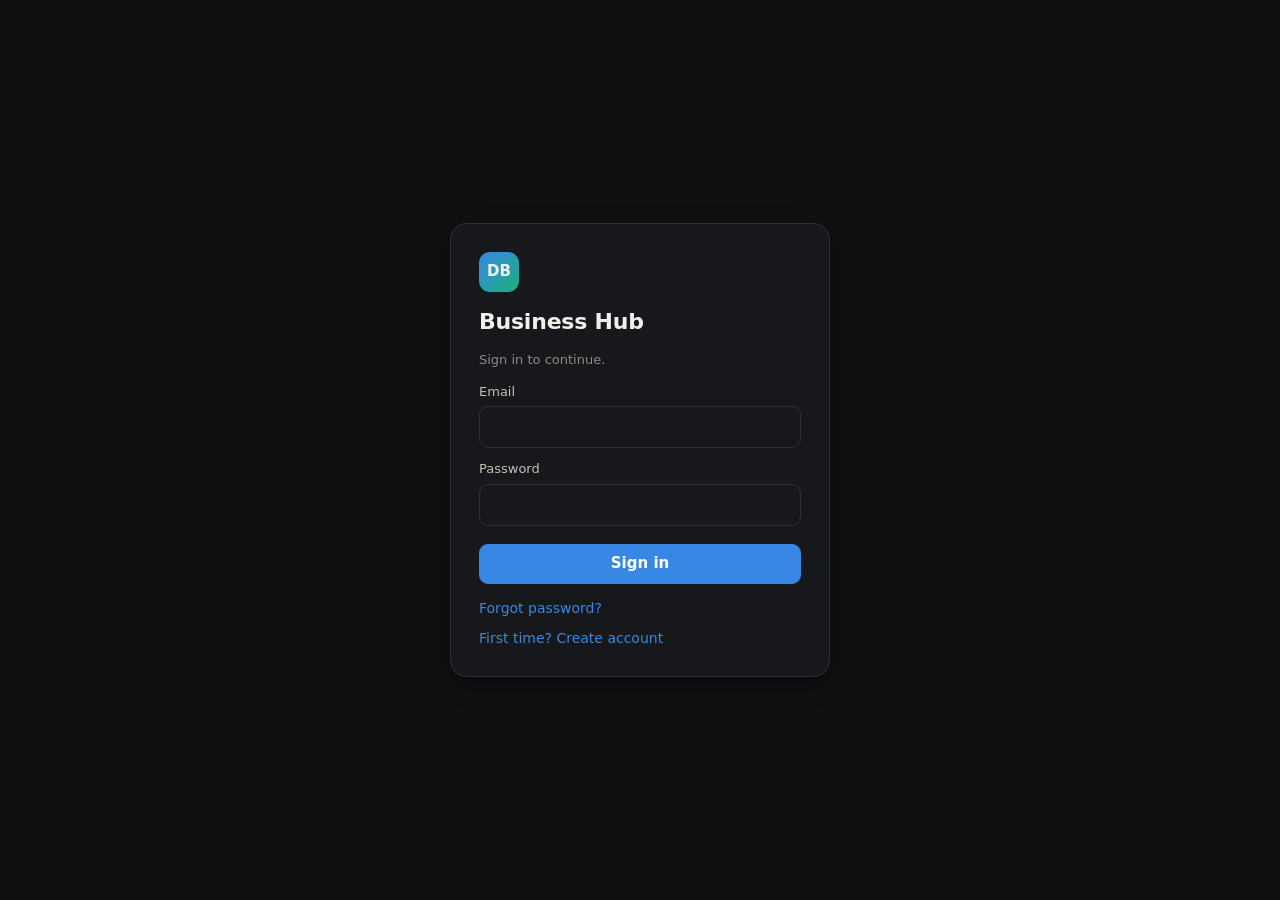
==== site/index.html @ 493f04d8 "Business hub: login, sales dashboard, inventory, Discord sales, sites vault Co-Authored-By: Claude O" ====
<!doctype html>
<html lang="en">
<head>
  <meta charset="utf-8">
  <meta name="viewport" content="width=device-width, initial-scale=1">
  <meta http-equiv="Content-Security-Policy" content="default-src 'self'; script-src 'self'; style-src 'self'; img-src 'self' data:; connect-src 'self' https://jhbhkjomjjbldlofuigt.supabase.co wss://jhbhkjomjjbldlofuigt.supabase.co; base-uri 'none'; form-action 'self'">
  <meta name="referrer" content="no-referrer">
  <meta name="robots" content="noindex, nofollow">
  <title>Sign in · Business Hub</title>
  <link rel="icon" href="data:,">
  <link rel="stylesheet" href="assets/style.css">
</head>
<body>
  <div class="auth-wrap">
    <div class="auth-card">
      <div class="brand-mark">DB</div>

      <form id="login-form" novalidate>
        <h1>Business Hub</h1>
        <p class="muted small">Sign in to continue.</p>
        <label for="email">Email</label>
        <input id="email" type="email" autocomplete="username" required>
        <label for="password">Password</label>
        <input id="password" type="password" autocomplete="current-password" required>
        <button class="primary" type="submit">Sign in</button>
        <div class="row mt">
          <button type="button" class="linkish" id="show-forgot">Forgot password?</button>
          <span class="spacer"></span>
          <button type="button" class="linkish" id="show-signup">First time? Create account</button>
        </div>
      </form>

      <form id="forgot-form" class="hidden" novalidate>
        <h1>Reset password</h1>
        <p class="muted small">We'll email you a link to set a new password.</p>
        <label for="forgot-email">Email</label>
        <input id="forgot-email" type="email" autocomplete="username" required>
        <button class="primary" type="submit">Send reset link</button>
        <div class="mt"><button type="button" class="linkish back">← Back to sign in</button></div>
      </form>

      <form id="signup-form" class="hidden" novalidate>
        <h1>Create your account</h1>
        <p class="muted small">Only the owner's email is allowed. Everyone else is blocked.</p>
        <label for="su-email">Email</label>
        <input id="su-email" type="email" autocomplete="username" required>
        <label for="su-password">Password (at least 12 characters)</label>
        <input id="su-password" type="password" autocomplete="new-password" minlength="12" required>
        <label for="su-password2">Confirm password</label>
        <input id="su-password2" type="password" autocomplete="new-password" minlength="12" required>
        <button class="primary" type="submit">Create account</button>
        <div class="mt"><button type="button" class="linkish back">← Back to sign in</button></div>
      </form>

      <div id="msg" class="msg hidden" role="alert"></div>
    </div>
  </div>
  <script src="assets/vendor/supabase.js"></script>
  <script src="config.js"></script>
  <script type="module" src="assets/login.js"></script>
</body>
</html>
---- site/assets/style.css ----
:root {
  color-scheme: dark;
  --bg: #0f1012;
  --surface-1: #17181b;
  --surface-2: #1f2024;
  --surface-3: #2a2b30;
  --border: #2f3036;
  --text-primary: #f0efec;
  --text-secondary: #c3c2b7;
  --text-muted: #8d8c86;
  --accent: #3987e5;
  --accent-ink: #ffffff;
  --series-1: #3987e5;   /* revenue */
  --series-2: #d95926;   /* profit */
  --good: #2fb67c;
  --bad: #e66767;
  --warn: #e0a526;
  --radius: 12px;
  --shadow: 0 1px 2px rgba(0,0,0,.3), 0 8px 24px rgba(0,0,0,.25);
  font-family: ui-sans-serif, system-ui, -apple-system, "Segoe UI", Roboto, "Helvetica Neue", Arial, sans-serif;
}
* { box-sizing: border-box; }
html, body { margin: 0; background: var(--bg); color: var(--text-primary); }
body { font-size: 15px; line-height: 1.45; -webkit-font-smoothing: antialiased; }
a { color: var(--accent); text-decoration: none; }
a:hover { text-decoration: underline; }
h1, h2, h3 { margin: 0; font-weight: 650; letter-spacing: -0.01em; }
h1 { font-size: 22px; } h2 { font-size: 17px; } h3 { font-size: 14px; color: var(--text-secondary); font-weight: 600; }
.muted { color: var(--text-muted); }
.small { font-size: 13px; }
.hidden { display: none !important; }
.num { font-variant-numeric: tabular-nums; }
.pos { color: var(--good); } .neg { color: var(--bad); }

/* ---------- buttons & inputs ---------- */
button, .btn {
  font: inherit; border: 1px solid var(--border); background: var(--surface-2); color: var(--text-primary);
  padding: 8px 14px; border-radius: 9px; cursor: pointer; display: inline-flex; align-items: center; gap: 6px;
  white-space: nowrap; min-height: 38px;
}
button:hover, .btn:hover { background: var(--surface-3); text-decoration: none; }
button:disabled { opacity: .5; cursor: default; }
button.primary, .btn.primary { background: var(--accent); border-color: var(--accent); color: var(--accent-ink); font-weight: 600; }
button.primary:hover { filter: brightness(1.08); }
button.danger { color: var(--bad); }
button.ghost { background: transparent; border-color: transparent; }
button.ghost:hover { background: var(--surface-2); }
button.icon { padding: 6px 9px; min-height: 32px; font-size: 13px; }
input, select, textarea {
  font: inherit; color: var(--text-primary); background: var(--surface-1); border: 1px solid var(--border);
  border-radius: 9px; padding: 9px 11px; width: 100%; min-height: 38px;
}
input:focus, select:focus, textarea:focus, button:focus-visible { outline: 2px solid var(--accent); outline-offset: 1px; }
textarea { min-height: 140px; resize: vertical; font-family: ui-monospace, Menlo, Consolas, monospace; font-size: 13px; }
label { display: block; font-size: 13px; color: var(--text-secondary); margin: 12px 0 5px; }
.row { display: flex; gap: 10px; align-items: center; flex-wrap: wrap; }
.row > .grow { flex: 1; }
.spacer { flex: 1; }

/* ---------- auth pages ---------- */
.auth-wrap { min-height: 100vh; display: grid; place-items: center; padding: 24px; }
.auth-card { width: 100%; max-width: 380px; background: var(--surface-1); border: 1px solid var(--border); border-radius: 16px; padding: 28px; box-shadow: var(--shadow); }
.auth-card h1 { margin-bottom: 4px; }
.auth-card .primary { width: 100%; justify-content: center; margin-top: 18px; }
.brand-mark { width: 40px; height: 40px; border-radius: 11px; background: linear-gradient(135deg, #3987e5, #1baf7a); display: grid; place-items: center; font-weight: 800; margin-bottom: 14px; }
.msg { margin-top: 14px; font-size: 14px; padding: 10px 12px; border-radius: 9px; background: var(--surface-2); }
.msg.error { color: #ffb4b4; background: #3a1f20; }
.msg.ok { color: #b8f0d4; background: #173328; }
.linkish { background: none; border: none; color: var(--accent); padding: 0; min-height: 0; cursor: pointer; font-size: 14px; }
.linkish:hover { background: none; text-decoration: underline; }

/* ---------- app shell ---------- */
.topbar { position: sticky; top: 0; z-index: 20; background: rgba(15,16,18,.92); backdrop-filter: blur(10px); border-bottom: 1px solid var(--border); }
.topbar-inner { max-width: 1280px; margin: 0 auto; padding: 10px 20px; display: flex; align-items: center; gap: 14px; }
.topbar .brand { display: flex; align-items: center; gap: 10px; font-weight: 700; }
.topbar .brand .brand-mark { width: 30px; height: 30px; margin: 0; border-radius: 8px; font-size: 13px; }
nav.tabs { display: flex; gap: 4px; overflow-x: auto; scrollbar-width: none; }
nav.tabs a { color: var(--text-secondary); padding: 8px 12px; border-radius: 8px; white-space: nowrap; font-size: 14px; }
nav.tabs a:hover { background: var(--surface-2); text-decoration: none; }
nav.tabs a.active { color: var(--text-primary); background: var(--surface-2); font-weight: 600; }
main { max-width: 1280px; margin: 0 auto; padding: 22px 20px 60px; }
.page-head { display: flex; align-items: flex-end; gap: 12px; flex-wrap: wrap; margin-bottom: 18px; }
.page-head .sub { color: var(--text-muted); font-size: 14px; margin-top: 3px; }

.card { background: var(--surface-1); border: 1px solid var(--border); border-radius: var(--radius); padding: 18px; }
.card + .card { margin-top: 16px; }
.card-head { display: flex; align-items: center; gap: 10px; margin-bottom: 14px; flex-wrap: wrap; }
.grid { display: grid; gap: 16px; }
.grid.two { grid-template-columns: repeat(2, minmax(0, 1fr)); }
.grid.kpis { grid-template-columns: repeat(auto-fit, minmax(150px, 1fr)); gap: 12px; }
.stack > * + * { margin-top: 16px; }
@media (max-width: 860px) { .grid.two { grid-template-columns: 1fr; } }

/* ---------- KPI tiles ---------- */
.kpi { background: var(--surface-1); border: 1px solid var(--border); border-radius: var(--radius); padding: 14px 16px; min-width: 0; }
.kpi .label { font-size: 13px; color: var(--text-muted); display: flex; align-items: center; gap: 6px; }
.kpi .value { font-size: 24px; font-weight: 700; margin-top: 4px; font-variant-numeric: tabular-nums; white-space: nowrap; overflow: hidden; text-overflow: ellipsis; }
.kpi .foot { font-size: 12.5px; color: var(--text-muted); margin-top: 2px; }
.kpi.tag { grid-column: span 2; background: linear-gradient(135deg, #18263a, #17181b 70%); border-color: #2a3e5c; }
.kpi.tag .value { font-size: 34px; }
.kpi.tag .eye { margin-left: auto; }
@media (max-width: 520px) { .kpi.tag { grid-column: 1 / -1; } .brand-name { display: none; } .topbar-inner { padding: 8px 12px; gap: 8px; } main { padding: 16px 12px 48px; } .kpi .value { font-size: 20px; } .filters .f { flex-basis: 45%; min-width: 0; } }

/* ---------- filters ---------- */
.filters { display: flex; gap: 10px; flex-wrap: wrap; align-items: end; margin-bottom: 16px; }
.filters .f { display: flex; flex-direction: column; min-width: 140px; flex: 1 1 150px; }
.filters .f label { margin: 0 0 4px; font-size: 12px; }
.filters .f.narrow { flex: 0 1 140px; }

/* ---------- tables ---------- */
.table-wrap { overflow-x: auto; border: 1px solid var(--border); border-radius: 10px; }
table { width: 100%; border-collapse: collapse; font-size: 13.5px; }
th, td { padding: 9px 12px; text-align: left; border-bottom: 1px solid var(--border); white-space: nowrap; }
th { color: var(--text-muted); font-weight: 600; font-size: 12.5px; background: var(--surface-2); position: sticky; top: 0; cursor: pointer; user-select: none; }
th.r, td.r { text-align: right; }
tbody tr:hover { background: var(--surface-2); }
tbody tr:last-child td { border-bottom: none; }
th .arrow { opacity: .6; font-size: 10px; }
.pager { display: flex; gap: 8px; align-items: center; justify-content: flex-end; margin-top: 10px; font-size: 13px; color: var(--text-muted); }

/* ---------- ranked lists (top / bottom) ---------- */
.rank { list-style: none; margin: 0; padding: 0; }
.rank li { display: grid; grid-template-columns: 22px minmax(0, 1fr) auto; gap: 10px; align-items: center; padding: 7px 0; border-bottom: 1px solid var(--border); }
.rank li:last-child { border-bottom: none; }
.rank .n { color: var(--text-muted); font-size: 12px; text-align: right; }
.rank .name { overflow: hidden; text-overflow: ellipsis; white-space: nowrap; }
.rank .meta { font-size: 12px; color: var(--text-muted); }
.rank .bar { height: 4px; border-radius: 2px; background: var(--series-1); margin-top: 4px; }
.rank .bar.neg { background: var(--bad); }
.rank .val { text-align: right; font-variant-numeric: tabular-nums; font-weight: 600; }
.seg { display: inline-flex; background: var(--surface-2); border: 1px solid var(--border); border-radius: 9px; padding: 2px; }
.seg button { border: none; background: transparent; min-height: 30px; padding: 4px 10px; font-size: 13px; color: var(--text-secondary); }
.seg button.on { background: var(--surface-3); color: var(--text-primary); }

/* ---------- insights ---------- */
.insights { display: grid; gap: 10px; grid-template-columns: repeat(auto-fit, minmax(260px, 1fr)); }
.insight { background: var(--surface-2); border-radius: 10px; padding: 12px 14px; border-left: 3px solid var(--text-muted); }
.insight.good { border-left-color: var(--good); }
.insight.bad { border-left-color: var(--bad); }
.insight .t { font-size: 12px; color: var(--text-muted); text-transform: uppercase; letter-spacing: .04em; }
.insight .b { margin-top: 3px; }

/* ---------- chart ---------- */
.chart { position: relative; width: 100%; }
.chart svg { display: block; width: 100%; height: auto; overflow: visible; }
.chart .axis text { fill: var(--text-muted); font-size: 11px; }
.chart .grid-line { stroke: var(--border); stroke-width: 1; }
.chart .zero { stroke: var(--text-muted); stroke-width: 1; }
.legend { display: flex; gap: 14px; font-size: 13px; color: var(--text-secondary); }
.legend .sw { width: 10px; height: 10px; border-radius: 3px; display: inline-block; margin-right: 6px; vertical-align: -1px; }
.tooltip { position: absolute; pointer-events: none; background: #0b0b0c; border: 1px solid var(--border); border-radius: 9px; padding: 8px 10px; font-size: 12.5px; box-shadow: var(--shadow); min-width: 150px; z-index: 5; }
.tooltip .tt-title { font-weight: 650; margin-bottom: 4px; }
.tooltip .tt-row { display: flex; justify-content: space-between; gap: 14px; color: var(--text-secondary); }
.tooltip .tt-row b { color: var(--text-primary); font-weight: 600; }

/* ---------- link cards (hub) ---------- */
.cards { display: grid; gap: 14px; grid-template-columns: repeat(auto-fill, minmax(260px, 1fr)); }
.lcard { background: var(--surface-1); border: 1px solid var(--border); border-radius: var(--radius); padding: 16px; display: flex; flex-direction: column; gap: 10px; min-width: 0; }
.lcard .top { display: flex; gap: 12px; align-items: center; }
.lcard .ico { width: 40px; height: 40px; border-radius: 10px; background: var(--surface-3); display: grid; place-items: center; font-size: 20px; flex-shrink: 0; font-weight: 700; }
.lcard .t { font-weight: 650; overflow: hidden; text-overflow: ellipsis; white-space: nowrap; }
.lcard .host { font-size: 12.5px; color: var(--text-muted); overflow: hidden; text-overflow: ellipsis; white-space: nowrap; }
.lcard .desc { font-size: 13.5px; color: var(--text-secondary); }
.cred { background: var(--surface-2); border-radius: 9px; padding: 8px 10px; font-size: 13px; }
.cred .line { display: flex; align-items: center; gap: 6px; }
.cred .line + .line { margin-top: 4px; }
.cred .k { color: var(--text-muted); width: 62px; flex-shrink: 0; }
.cred .v { flex: 1; overflow: hidden; text-overflow: ellipsis; white-space: nowrap; font-family: ui-monospace, Menlo, monospace; }
.cred button { min-height: 26px; padding: 2px 8px; font-size: 12px; }
.lcard .actions { display: flex; gap: 8px; margin-top: auto; }
.cat-title { margin: 22px 0 10px; font-size: 13px; color: var(--text-muted); text-transform: uppercase; letter-spacing: .06em; }

/* ---------- modal ---------- */
.modal-bg { position: fixed; inset: 0; background: rgba(0,0,0,.6); display: grid; place-items: center; padding: 16px; z-index: 50; }
.modal { width: 100%; max-width: 460px; max-height: 92vh; overflow: auto; background: var(--surface-1); border: 1px solid var(--border); border-radius: 16px; padding: 22px; box-shadow: var(--shadow); }
.modal .foot { display: flex; gap: 10px; margin-top: 20px; }
.check { display: flex; align-items: center; gap: 8px; font-size: 13.5px; color: var(--text-secondary); margin-top: 10px; }
.check input { width: auto; min-height: 0; }

/* ---------- toast ---------- */
#toasts { position: fixed; bottom: 18px; left: 50%; transform: translateX(-50%); display: flex; flex-direction: column; gap: 8px; z-index: 60; align-items: center; }
.toast { background: #0b0b0c; border: 1px solid var(--border); padding: 10px 16px; border-radius: 10px; box-shadow: var(--shadow); font-size: 14px; }
.toast.ok { border-color: #1e6a49; } .toast.error { border-color: #7a2c2c; }

.empty { text-align: center; padding: 34px 16px; color: var(--text-muted); }
.empty h2 { color: var(--text-primary); margin-bottom: 6px; }
.pill { display: inline-block; font-size: 11.5px; padding: 2px 8px; border-radius: 99px; background: var(--surface-3); color: var(--text-secondary); }
.pill.good { background: #173328; color: #8fe3b8; }
.pill.bad { background: #3a1f20; color: #ffb4b4; }
.keybox { font-family: ui-monospace, Menlo, monospace; background: var(--surface-2); border: 1px dashed var(--accent); padding: 10px 12px; border-radius: 9px; word-break: break-all; }
.mapgrid { display: grid; grid-template-columns: repeat(auto-fill, minmax(200px, 1fr)); gap: 4px 12px; }
.steps { margin: 0; padding-left: 20px; color: var(--text-secondary); }
.steps li { margin: 4px 0; }
code { background: var(--surface-2); padding: 1px 6px; border-radius: 5px; font-size: 13px; }
.mt { margin-top: 14px; }
.grid > .card + .card { margin-top: 0; }
.card-head input[type=search] { flex: 1 1 200px; width: auto; }
.page-head + .row { margin-bottom: 4px; }
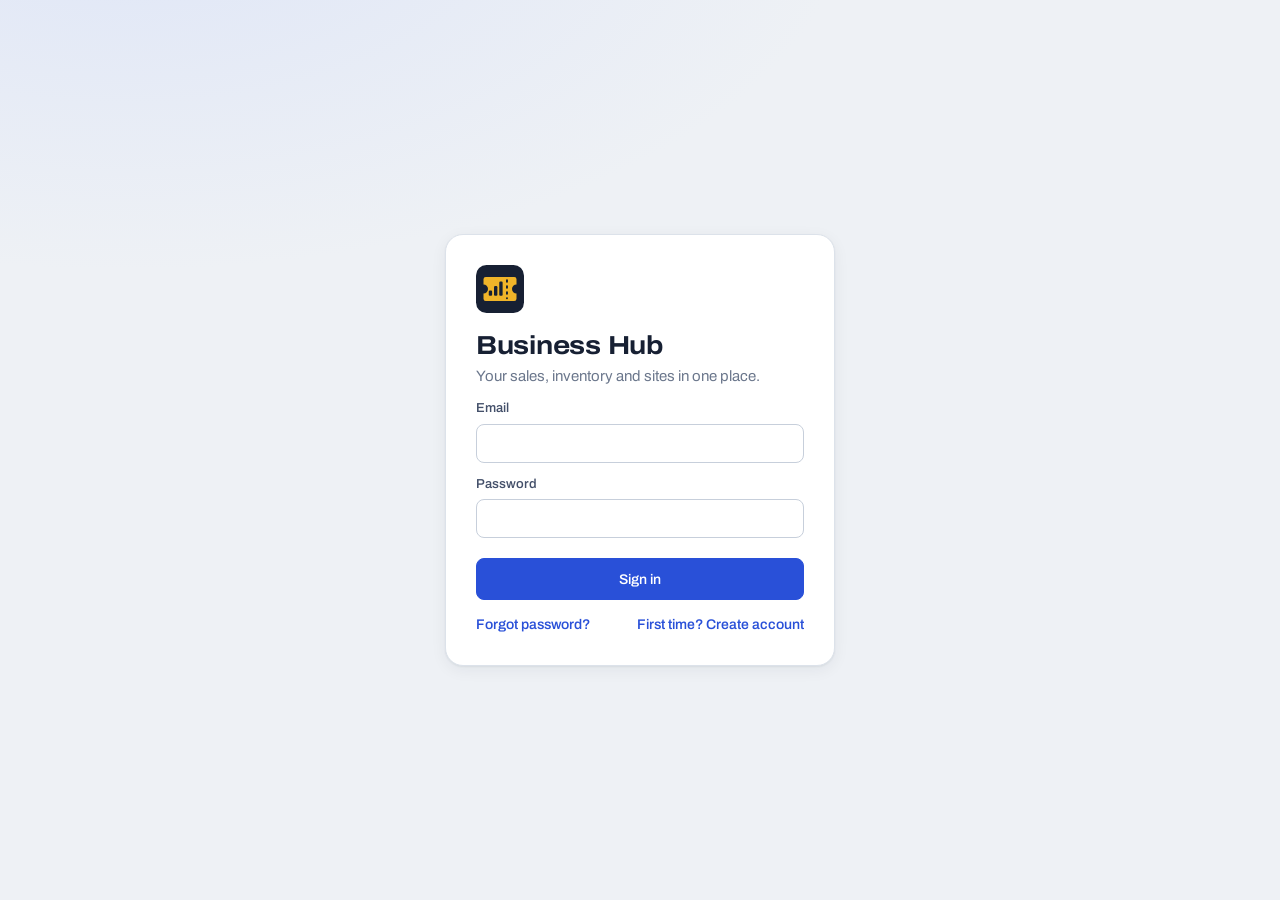
==== commit 1034fc1e: "Redesign hub, add logo, movable/collapsible panels, Google Sheet inventory sync Co-Authored-By: Clau" ====
--- a/site/index.html
+++ b/site/index.html
@@ -7,17 +7,20 @@
   <meta name="referrer" content="no-referrer">
   <meta name="robots" content="noindex, nofollow">
   <title>Sign in · Business Hub</title>
-  <link rel="icon" href="data:,">
+  <meta name="theme-color" content="#172033">
+  <link rel="icon" href="assets/logo.svg" type="image/svg+xml">
+  <link rel="icon" href="assets/icon-32.png" sizes="32x32" type="image/png">
+  <link rel="apple-touch-icon" href="assets/apple-touch-icon.png">
   <link rel="stylesheet" href="assets/style.css">
 </head>
 <body>
   <div class="auth-wrap">
     <div class="auth-card">
-      <div class="brand-mark">DB</div>
+      <img class="logo" src="assets/logo.svg" alt="Business Hub logo">
 
       <form id="login-form" novalidate>
         <h1>Business Hub</h1>
-        <p class="muted small">Sign in to continue.</p>
+        <p class="muted">Your sales, inventory and sites in one place.</p>
         <label for="email">Email</label>
         <input id="email" type="email" autocomplete="username" required>
         <label for="password">Password</label>
--- a/site/assets/style.css
+++ b/site/assets/style.css
@@ -1,198 +1,314 @@
+/* =========================================================
+   Business Hub: "Box office" design
+   Bright, calm workspace. One bold element per page: the ticket-stub tag.
+   ========================================================= */
+@font-face {
+  font-family: "Archivo";
+  src: url("fonts/archivo.woff2") format("woff2-variations"), url("fonts/archivo.woff2") format("woff2");
+  font-weight: 100 900; font-stretch: 62% 125%; font-display: swap;
+}
+
 :root {
-  color-scheme: dark;
-  --bg: #0f1012;
-  --surface-1: #17181b;
-  --surface-2: #1f2024;
-  --surface-3: #2a2b30;
-  --border: #2f3036;
-  --text-primary: #f0efec;
-  --text-secondary: #c3c2b7;
-  --text-muted: #8d8c86;
-  --accent: #3987e5;
-  --accent-ink: #ffffff;
-  --series-1: #3987e5;   /* revenue */
-  --series-2: #d95926;   /* profit */
-  --good: #2fb67c;
-  --bad: #e66767;
-  --warn: #e0a526;
-  --radius: 12px;
-  --shadow: 0 1px 2px rgba(0,0,0,.3), 0 8px 24px rgba(0,0,0,.25);
-  font-family: ui-sans-serif, system-ui, -apple-system, "Segoe UI", Roboto, "Helvetica Neue", Arial, sans-serif;
+  color-scheme: light;
+  --bg: #eef1f5;          /* fog */
+  --surface: #ffffff;
+  --surface-2: #f6f8fb;
+  --line: #dce2ea;
+  --line-strong: #c7cfdb;
+  --ink: #172033;         /* box-office navy */
+  --ink-2: #44506a;
+  --muted: #6b778c;
+  --accent: #2950d8;      /* seat-map blue */
+  --accent-soft: #e8edfd;
+  --gold: #f0b429;        /* ticket stub */
+  --good: #0e8a5f; --good-soft: #e3f5ee;
+  --bad: #c93c37;  --bad-soft: #fbe9e8;
+  --series-1: #2a78d6;    /* revenue */
+  --series-2: #eb6834;    /* profit */
+  --r-sm: 8px; --r: 12px; --r-lg: 18px;
+  --shadow: 0 1px 2px rgba(23,32,51,.06), 0 4px 16px rgba(23,32,51,.06);
+  --side: 232px;
+  font-family: "Archivo", ui-sans-serif, system-ui, -apple-system, "Segoe UI", Roboto, Arial, sans-serif;
 }
 * { box-sizing: border-box; }
-html, body { margin: 0; background: var(--bg); color: var(--text-primary); }
-body { font-size: 15px; line-height: 1.45; -webkit-font-smoothing: antialiased; }
+html, body { margin: 0; background: var(--bg); color: var(--ink); }
+body { font-size: 15px; line-height: 1.5; -webkit-font-smoothing: antialiased; }
 a { color: var(--accent); text-decoration: none; }
 a:hover { text-decoration: underline; }
-h1, h2, h3 { margin: 0; font-weight: 650; letter-spacing: -0.01em; }
-h1 { font-size: 22px; } h2 { font-size: 17px; } h3 { font-size: 14px; color: var(--text-secondary); font-weight: 600; }
-.muted { color: var(--text-muted); }
+h1, h2, h3 { margin: 0; letter-spacing: -0.01em; color: var(--ink); }
+h1 { font-size: 30px; font-weight: 700; font-stretch: 112%; line-height: 1.15; }
+h2 { font-size: 17px; font-weight: 650; }
+h3 { font-size: 14px; font-weight: 600; color: var(--ink-2); }
+p { margin: 0; }
+.muted { color: var(--muted); }
 .small { font-size: 13px; }
 .hidden { display: none !important; }
 .num { font-variant-numeric: tabular-nums; }
 .pos { color: var(--good); } .neg { color: var(--bad); }
+.mt { margin-top: 14px; }
+.spacer { flex: 1; }
+.row { display: flex; gap: 10px; align-items: center; flex-wrap: wrap; }
+.row > .grow { flex: 1; }
+:focus-visible { outline: 2px solid var(--accent); outline-offset: 2px; }
+@media (prefers-reduced-motion: reduce) { * { transition: none !important; animation: none !important; } }
 
 /* ---------- buttons & inputs ---------- */
 button, .btn {
-  font: inherit; border: 1px solid var(--border); background: var(--surface-2); color: var(--text-primary);
-  padding: 8px 14px; border-radius: 9px; cursor: pointer; display: inline-flex; align-items: center; gap: 6px;
-  white-space: nowrap; min-height: 38px;
-}
-button:hover, .btn:hover { background: var(--surface-3); text-decoration: none; }
+  font: inherit; font-size: 14px; font-weight: 550; border: 1px solid var(--line-strong); background: var(--surface); color: var(--ink);
+  padding: 8px 14px; border-radius: var(--r-sm); cursor: pointer; display: inline-flex; align-items: center; justify-content: center; gap: 7px;
+  white-space: nowrap; min-height: 38px; transition: background .12s, border-color .12s;
+}
+button:hover, .btn:hover { background: var(--surface-2); border-color: var(--muted); text-decoration: none; }
 button:disabled { opacity: .5; cursor: default; }
-button.primary, .btn.primary { background: var(--accent); border-color: var(--accent); color: var(--accent-ink); font-weight: 600; }
-button.primary:hover { filter: brightness(1.08); }
+button.primary, .btn.primary { background: var(--accent); border-color: var(--accent); color: #fff; }
+button.primary:hover, .btn.primary:hover { background: #1f42bb; border-color: #1f42bb; }
 button.danger { color: var(--bad); }
 button.ghost { background: transparent; border-color: transparent; }
-button.ghost:hover { background: var(--surface-2); }
-button.icon { padding: 6px 9px; min-height: 32px; font-size: 13px; }
+button.ghost:hover { background: var(--surface-2); border-color: transparent; }
+button.icon { padding: 5px 10px; min-height: 32px; font-size: 13px; }
 input, select, textarea {
-  font: inherit; color: var(--text-primary); background: var(--surface-1); border: 1px solid var(--border);
-  border-radius: 9px; padding: 9px 11px; width: 100%; min-height: 38px;
-}
-input:focus, select:focus, textarea:focus, button:focus-visible { outline: 2px solid var(--accent); outline-offset: 1px; }
-textarea { min-height: 140px; resize: vertical; font-family: ui-monospace, Menlo, Consolas, monospace; font-size: 13px; }
-label { display: block; font-size: 13px; color: var(--text-secondary); margin: 12px 0 5px; }
-.row { display: flex; gap: 10px; align-items: center; flex-wrap: wrap; }
-.row > .grow { flex: 1; }
-.spacer { flex: 1; }
-
-/* ---------- auth pages ---------- */
-.auth-wrap { min-height: 100vh; display: grid; place-items: center; padding: 24px; }
-.auth-card { width: 100%; max-width: 380px; background: var(--surface-1); border: 1px solid var(--border); border-radius: 16px; padding: 28px; box-shadow: var(--shadow); }
-.auth-card h1 { margin-bottom: 4px; }
-.auth-card .primary { width: 100%; justify-content: center; margin-top: 18px; }
-.brand-mark { width: 40px; height: 40px; border-radius: 11px; background: linear-gradient(135deg, #3987e5, #1baf7a); display: grid; place-items: center; font-weight: 800; margin-bottom: 14px; }
-.msg { margin-top: 14px; font-size: 14px; padding: 10px 12px; border-radius: 9px; background: var(--surface-2); }
-.msg.error { color: #ffb4b4; background: #3a1f20; }
-.msg.ok { color: #b8f0d4; background: #173328; }
+  font: inherit; font-size: 14px; color: var(--ink); background: var(--surface); border: 1px solid var(--line-strong);
+  border-radius: var(--r-sm); padding: 8px 11px; width: 100%; min-height: 38px;
+}
+input::placeholder, textarea::placeholder { color: #98a2b3; }
+textarea { min-height: 130px; resize: vertical; font-size: 13px; line-height: 1.45; }
+label { display: block; font-size: 13px; font-weight: 550; color: var(--ink-2); margin: 12px 0 5px; }
 .linkish { background: none; border: none; color: var(--accent); padding: 0; min-height: 0; cursor: pointer; font-size: 14px; }
 .linkish:hover { background: none; text-decoration: underline; }
 
-/* ---------- app shell ---------- */
-.topbar { position: sticky; top: 0; z-index: 20; background: rgba(15,16,18,.92); backdrop-filter: blur(10px); border-bottom: 1px solid var(--border); }
-.topbar-inner { max-width: 1280px; margin: 0 auto; padding: 10px 20px; display: flex; align-items: center; gap: 14px; }
-.topbar .brand { display: flex; align-items: center; gap: 10px; font-weight: 700; }
-.topbar .brand .brand-mark { width: 30px; height: 30px; margin: 0; border-radius: 8px; font-size: 13px; }
-nav.tabs { display: flex; gap: 4px; overflow-x: auto; scrollbar-width: none; }
-nav.tabs a { color: var(--text-secondary); padding: 8px 12px; border-radius: 8px; white-space: nowrap; font-size: 14px; }
-nav.tabs a:hover { background: var(--surface-2); text-decoration: none; }
-nav.tabs a.active { color: var(--text-primary); background: var(--surface-2); font-weight: 600; }
-main { max-width: 1280px; margin: 0 auto; padding: 22px 20px 60px; }
-.page-head { display: flex; align-items: flex-end; gap: 12px; flex-wrap: wrap; margin-bottom: 18px; }
-.page-head .sub { color: var(--text-muted); font-size: 14px; margin-top: 3px; }
-
-.card { background: var(--surface-1); border: 1px solid var(--border); border-radius: var(--radius); padding: 18px; }
-.card + .card { margin-top: 16px; }
-.card-head { display: flex; align-items: center; gap: 10px; margin-bottom: 14px; flex-wrap: wrap; }
-.grid { display: grid; gap: 16px; }
+/* ---------- sign-in pages ---------- */
+.auth-wrap { min-height: 100vh; display: grid; place-items: center; padding: 24px;
+  background: radial-gradient(1200px 600px at 10% -10%, #dfe6f7 0%, transparent 60%), var(--bg); }
+.auth-card { width: 100%; max-width: 390px; background: var(--surface); border: 1px solid var(--line); border-radius: var(--r-lg); padding: 30px; box-shadow: var(--shadow); }
+.auth-card .logo { width: 48px; height: 48px; display: block; margin-bottom: 18px; }
+.auth-card h1 { font-size: 26px; margin-bottom: 4px; }
+.auth-card .primary { width: 100%; margin-top: 20px; min-height: 42px; }
+.msg { margin-top: 14px; font-size: 14px; padding: 10px 12px; border-radius: var(--r-sm); background: var(--surface-2); }
+.msg.error { color: var(--bad); background: var(--bad-soft); }
+.msg.ok { color: var(--good); background: var(--good-soft); }
+
+/* ---------- app shell: side menu ---------- */
+.shell { display: grid; grid-template-columns: var(--side) minmax(0, 1fr); min-height: 100vh; }
+.side { position: sticky; top: 0; height: 100vh; background: var(--ink); color: #c9d1e1; display: flex; flex-direction: column; padding: 20px 14px; }
+.side .brand { display: flex; align-items: center; gap: 10px; padding: 0 8px 22px; color: #fff; font-weight: 700; font-stretch: 112%; font-size: 17px; }
+.side .brand img { width: 34px; height: 34px; }
+.side nav { display: flex; flex-direction: column; gap: 3px; }
+.side nav a { display: flex; align-items: center; gap: 11px; padding: 10px 12px; border-radius: 10px; color: #c9d1e1; font-weight: 550; font-size: 14.5px; }
+.side nav a svg { width: 19px; height: 19px; flex-shrink: 0; opacity: .85; }
+.side nav a:hover { background: rgba(255,255,255,.06); text-decoration: none; color: #fff; }
+.side nav a.active { background: #fff; color: var(--ink); }
+.side nav a.active svg { opacity: 1; color: var(--accent); }
+.side .foot { margin-top: auto; padding: 12px 8px 0; border-top: 1px solid rgba(255,255,255,.1); font-size: 13px; }
+.side .foot .who { color: #8f9ab0; overflow: hidden; text-overflow: ellipsis; white-space: nowrap; margin-bottom: 8px; }
+.side .foot button { width: 100%; background: transparent; color: #c9d1e1; border-color: rgba(255,255,255,.18); }
+.side .foot button:hover { background: rgba(255,255,255,.06); }
+main { padding: 32px 40px 72px; max-width: 1240px; width: 100%; min-width: 0; }
+
+/* phones: menu becomes a bottom tab bar */
+@media (max-width: 860px) {
+  .shell { grid-template-columns: minmax(0, 1fr); }
+  .side { position: fixed; bottom: 0; top: auto; left: 0; right: 0; height: auto; z-index: 30; flex-direction: row; padding: 6px 8px calc(6px + env(safe-area-inset-bottom)); }
+  .side .brand, .side .foot { display: none; }
+  .side nav { flex-direction: row; width: 100%; justify-content: space-around; }
+  .side nav a { flex-direction: column; gap: 3px; font-size: 11px; padding: 6px 4px; flex: 1; text-align: center; }
+  .side nav a.active { background: rgba(255,255,255,.1); color: #fff; }
+  .side nav a.active svg { color: var(--gold); }
+  main { padding: 20px 16px 96px; }
+  h1 { font-size: 25px; }
+  .mobile-top { display: flex !important; }
+}
+.mobile-top { display: none; align-items: center; gap: 10px; margin-bottom: 14px; }
+.mobile-top img { width: 30px; height: 30px; }
+.mobile-top .spacer + button { min-height: 32px; font-size: 13px; }
+
+/* ---------- page header ---------- */
+.page-head { display: flex; align-items: flex-end; gap: 14px; flex-wrap: wrap; margin-bottom: 22px; }
+.page-head .sub { color: var(--muted); margin-top: 6px; max-width: 62ch; }
+
+/* ---------- sections ---------- */
+.card { background: var(--surface); border: 1px solid var(--line); border-radius: var(--r); padding: 20px 22px; box-shadow: var(--shadow); }
+.card-head { display: flex; align-items: center; gap: 10px; flex-wrap: wrap; margin-bottom: 14px; }
+.card-head .hint { flex-basis: 100%; color: var(--muted); font-size: 13.5px; margin-top: -6px; }
+.stack > * + * { margin-top: 18px; }
+.grid { display: grid; gap: 18px; }
 .grid.two { grid-template-columns: repeat(2, minmax(0, 1fr)); }
-.grid.kpis { grid-template-columns: repeat(auto-fit, minmax(150px, 1fr)); gap: 12px; }
-.stack > * + * { margin-top: 16px; }
-@media (max-width: 860px) { .grid.two { grid-template-columns: 1fr; } }
-
-/* ---------- KPI tiles ---------- */
-.kpi { background: var(--surface-1); border: 1px solid var(--border); border-radius: var(--radius); padding: 14px 16px; min-width: 0; }
-.kpi .label { font-size: 13px; color: var(--text-muted); display: flex; align-items: center; gap: 6px; }
-.kpi .value { font-size: 24px; font-weight: 700; margin-top: 4px; font-variant-numeric: tabular-nums; white-space: nowrap; overflow: hidden; text-overflow: ellipsis; }
-.kpi .foot { font-size: 12.5px; color: var(--text-muted); margin-top: 2px; }
-.kpi.tag { grid-column: span 2; background: linear-gradient(135deg, #18263a, #17181b 70%); border-color: #2a3e5c; }
-.kpi.tag .value { font-size: 34px; }
-.kpi.tag .eye { margin-left: auto; }
-@media (max-width: 520px) { .kpi.tag { grid-column: 1 / -1; } .brand-name { display: none; } .topbar-inner { padding: 8px 12px; gap: 8px; } main { padding: 16px 12px 48px; } .kpi .value { font-size: 20px; } .filters .f { flex-basis: 45%; min-width: 0; } }
+@media (max-width: 1000px) { .grid.two { grid-template-columns: 1fr; } }
+
+/* ---------- headline row: ticket stub + key numbers ---------- */
+.headline { display: grid; grid-template-columns: minmax(380px, 1.9fr) repeat(4, minmax(0, 1fr)); gap: 14px; align-items: stretch; }
+@media (max-width: 1280px) { .headline { grid-template-columns: repeat(2, minmax(0, 1fr)); } .headline .stub { grid-column: 1 / -1; } }
+
+.stub {
+  --notch: 13px;
+  position: relative; display: grid; grid-template-columns: 1fr auto; color: #fff; background: var(--ink); border-radius: var(--r);
+  /* notches cut out where the perforation meets the edges */
+  -webkit-mask: radial-gradient(circle var(--notch) at calc(100% - 118px) 0, #0000 98%, #000) top / 100% 51% no-repeat,
+                radial-gradient(circle var(--notch) at calc(100% - 118px) 100%, #0000 98%, #000) bottom / 100% 51% no-repeat;
+          mask: radial-gradient(circle var(--notch) at calc(100% - 118px) 0, #0000 98%, #000) top / 100% 51% no-repeat,
+                radial-gradient(circle var(--notch) at calc(100% - 118px) 100%, #0000 98%, #000) bottom / 100% 51% no-repeat;
+  min-height: 150px;
+}
+.stub .main { padding: 18px 22px; display: flex; flex-direction: column; min-width: 0; }
+.stub .label { display: flex; align-items: center; gap: 8px; color: #aeb8cc; font-size: 13.5px; font-weight: 550; }
+.stub .value { font-size: 40px; font-weight: 750; font-stretch: 118%; letter-spacing: -0.02em; line-height: 1.1; margin-top: auto; padding-top: 10px; color: var(--gold); font-variant-numeric: tabular-nums; white-space: nowrap; }
+.stub .value.masked { color: #fff; letter-spacing: .12em; }
+.stub .value.neg { color: #ff9b95; }
+.stub .note { font-size: 12.5px; color: #8f9ab0; margin-top: 4px; }
+.stub .tear { width: 118px; border-left: 2px dashed rgba(255,255,255,.22); padding: 18px 16px; display: flex; flex-direction: column; justify-content: center; gap: 2px; text-align: center; }
+.stub .tear .t { font-size: 11.5px; color: #8f9ab0; }
+.stub .tear .v { font-size: 18px; font-weight: 700; font-stretch: 110%; font-variant-numeric: tabular-nums; }
+.stub .eye { margin-left: auto; background: rgba(255,255,255,.1); color: #fff; border-color: transparent; min-height: 30px; padding: 4px 11px; font-size: 13px; }
+.stub .eye:hover { background: rgba(255,255,255,.18); }
+@media (max-width: 520px) { .stub .value { font-size: 34px; } .stub .tear { width: 96px; } .stub { -webkit-mask: none; mask: none; } }
+
+.stat { background: var(--surface); border: 1px solid var(--line); border-radius: var(--r); padding: 16px 18px; box-shadow: var(--shadow); min-width: 0; display: flex; flex-direction: column; }
+.stat .label { font-size: 13.5px; color: var(--ink-2); font-weight: 550; }
+.stat .value { font-size: 27px; font-weight: 700; font-stretch: 108%; margin-top: 6px; font-variant-numeric: tabular-nums; white-space: nowrap; overflow: hidden; text-overflow: ellipsis; }
+.stat .foot { font-size: 12.5px; color: var(--muted); margin-top: auto; padding-top: 6px; }
 
 /* ---------- filters ---------- */
-.filters { display: flex; gap: 10px; flex-wrap: wrap; align-items: end; margin-bottom: 16px; }
-.filters .f { display: flex; flex-direction: column; min-width: 140px; flex: 1 1 150px; }
-.filters .f label { margin: 0 0 4px; font-size: 12px; }
-.filters .f.narrow { flex: 0 1 140px; }
+.toolbar { display: flex; gap: 10px; align-items: center; flex-wrap: wrap; margin-bottom: 18px; }
+.toolbar select { width: auto; min-width: 160px; }
+.chips { display: inline-flex; background: var(--surface); border: 1px solid var(--line-strong); border-radius: 10px; padding: 3px; gap: 2px; flex-wrap: wrap; }
+.chips button { border: none; background: transparent; min-height: 30px; padding: 4px 12px; font-size: 13.5px; color: var(--ink-2); border-radius: 7px; }
+.chips button:hover { background: var(--surface-2); }
+.chips button.on { background: var(--ink); color: #fff; }
+.more-filters { display: grid; grid-template-columns: repeat(auto-fit, minmax(170px, 1fr)); gap: 10px 14px; background: var(--surface); border: 1px solid var(--line); border-radius: var(--r); padding: 4px 16px 14px; margin-bottom: 18px; }
+.active-filters { font-size: 13px; color: var(--accent); }
 
 /* ---------- tables ---------- */
-.table-wrap { overflow-x: auto; border: 1px solid var(--border); border-radius: 10px; }
+.table-wrap { overflow-x: auto; border: 1px solid var(--line); border-radius: var(--r-sm); }
 table { width: 100%; border-collapse: collapse; font-size: 13.5px; }
-th, td { padding: 9px 12px; text-align: left; border-bottom: 1px solid var(--border); white-space: nowrap; }
-th { color: var(--text-muted); font-weight: 600; font-size: 12.5px; background: var(--surface-2); position: sticky; top: 0; cursor: pointer; user-select: none; }
+th, td { padding: 10px 12px; text-align: left; border-bottom: 1px solid var(--line); white-space: nowrap; }
+th { color: var(--muted); font-weight: 600; font-size: 12.5px; background: var(--surface-2); position: sticky; top: 0; cursor: pointer; user-select: none; }
 th.r, td.r { text-align: right; }
-tbody tr:hover { background: var(--surface-2); }
+tbody tr:hover { background: #f9fafc; }
 tbody tr:last-child td { border-bottom: none; }
-th .arrow { opacity: .6; font-size: 10px; }
-.pager { display: flex; gap: 8px; align-items: center; justify-content: flex-end; margin-top: 10px; font-size: 13px; color: var(--text-muted); }
-
-/* ---------- ranked lists (top / bottom) ---------- */
+td.strong { font-weight: 600; }
+th .arrow { font-size: 10px; color: var(--accent); }
+.pager { display: flex; gap: 8px; align-items: center; justify-content: flex-end; margin-top: 12px; font-size: 13px; color: var(--muted); }
+
+/* ---------- ranked lists ---------- */
 .rank { list-style: none; margin: 0; padding: 0; }
-.rank li { display: grid; grid-template-columns: 22px minmax(0, 1fr) auto; gap: 10px; align-items: center; padding: 7px 0; border-bottom: 1px solid var(--border); }
+.rank li { display: grid; grid-template-columns: minmax(0, 1fr) auto; gap: 4px 14px; align-items: center; padding: 10px 0; border-bottom: 1px solid var(--line); }
 .rank li:last-child { border-bottom: none; }
-.rank .n { color: var(--text-muted); font-size: 12px; text-align: right; }
-.rank .name { overflow: hidden; text-overflow: ellipsis; white-space: nowrap; }
-.rank .meta { font-size: 12px; color: var(--text-muted); }
-.rank .bar { height: 4px; border-radius: 2px; background: var(--series-1); margin-top: 4px; }
-.rank .bar.neg { background: var(--bad); }
-.rank .val { text-align: right; font-variant-numeric: tabular-nums; font-weight: 600; }
-.seg { display: inline-flex; background: var(--surface-2); border: 1px solid var(--border); border-radius: 9px; padding: 2px; }
-.seg button { border: none; background: transparent; min-height: 30px; padding: 4px 10px; font-size: 13px; color: var(--text-secondary); }
-.seg button.on { background: var(--surface-3); color: var(--text-primary); }
+.rank .name { font-weight: 600; overflow: hidden; text-overflow: ellipsis; white-space: nowrap; }
+.rank .meta { font-size: 12.5px; color: var(--muted); grid-column: 1; }
+.rank .val { text-align: right; font-variant-numeric: tabular-nums; font-weight: 700; grid-row: 1 / span 2; grid-column: 2; }
+.rank .bar { grid-column: 1 / -1; height: 4px; border-radius: 2px; background: var(--line); overflow: hidden; }
+.rank .bar i { display: block; height: 100%; background: var(--series-1); border-radius: 2px; }
+.rank .bar i.neg { background: var(--bad); }
+.split { display: grid; grid-template-columns: 1fr 1fr; gap: 24px; }
+.split h3 { margin-bottom: 4px; }
+@media (max-width: 640px) { .split { grid-template-columns: 1fr; } }
 
 /* ---------- insights ---------- */
-.insights { display: grid; gap: 10px; grid-template-columns: repeat(auto-fit, minmax(260px, 1fr)); }
-.insight { background: var(--surface-2); border-radius: 10px; padding: 12px 14px; border-left: 3px solid var(--text-muted); }
-.insight.good { border-left-color: var(--good); }
-.insight.bad { border-left-color: var(--bad); }
-.insight .t { font-size: 12px; color: var(--text-muted); text-transform: uppercase; letter-spacing: .04em; }
-.insight .b { margin-top: 3px; }
+.insights { display: grid; gap: 12px; grid-template-columns: repeat(auto-fill, minmax(270px, 1fr)); }
+.insight { border-radius: var(--r-sm); padding: 14px 16px; background: var(--surface-2); border: 1px solid var(--line); display: grid; grid-template-columns: 26px 1fr; gap: 2px 8px; }
+.insight .ic { grid-row: 1 / span 2; width: 22px; height: 22px; border-radius: 50%; display: grid; place-items: center; font-size: 13px; font-weight: 800; background: var(--line); color: var(--ink-2); margin-top: 1px; }
+.insight.good .ic { background: var(--good-soft); color: var(--good); }
+.insight.bad .ic { background: var(--bad-soft); color: var(--bad); }
+.insight .t { font-weight: 650; font-size: 14px; }
+.insight .b { color: var(--ink-2); font-size: 13.5px; }
 
 /* ---------- chart ---------- */
 .chart { position: relative; width: 100%; }
 .chart svg { display: block; width: 100%; height: auto; overflow: visible; }
-.chart .axis text { fill: var(--text-muted); font-size: 11px; }
-.chart .grid-line { stroke: var(--border); stroke-width: 1; }
-.chart .zero { stroke: var(--text-muted); stroke-width: 1; }
-.legend { display: flex; gap: 14px; font-size: 13px; color: var(--text-secondary); }
+.chart .axis text { fill: var(--muted); font-size: 11px; font-family: inherit; }
+.chart .grid-line { stroke: #e7ebf1; stroke-width: 1; }
+.chart .zero { stroke: var(--line-strong); stroke-width: 1; }
+.legend { display: flex; gap: 16px; font-size: 13px; color: var(--ink-2); }
 .legend .sw { width: 10px; height: 10px; border-radius: 3px; display: inline-block; margin-right: 6px; vertical-align: -1px; }
-.tooltip { position: absolute; pointer-events: none; background: #0b0b0c; border: 1px solid var(--border); border-radius: 9px; padding: 8px 10px; font-size: 12.5px; box-shadow: var(--shadow); min-width: 150px; z-index: 5; }
+.tooltip { position: absolute; pointer-events: none; background: var(--ink); color: #fff; border-radius: 10px; padding: 10px 12px; font-size: 12.5px; box-shadow: 0 8px 24px rgba(23,32,51,.25); min-width: 160px; z-index: 5; }
 .tooltip .tt-title { font-weight: 650; margin-bottom: 4px; }
-.tooltip .tt-row { display: flex; justify-content: space-between; gap: 14px; color: var(--text-secondary); }
-.tooltip .tt-row b { color: var(--text-primary); font-weight: 600; }
-
-/* ---------- link cards (hub) ---------- */
-.cards { display: grid; gap: 14px; grid-template-columns: repeat(auto-fill, minmax(260px, 1fr)); }
-.lcard { background: var(--surface-1); border: 1px solid var(--border); border-radius: var(--radius); padding: 16px; display: flex; flex-direction: column; gap: 10px; min-width: 0; }
+.tooltip .tt-row { display: flex; justify-content: space-between; gap: 14px; color: #c9d1e1; }
+.tooltip .tt-row b { color: #fff; font-weight: 600; }
+.tooltip .pos { color: #6be3b2; } .tooltip .neg { color: #ff9b95; }
+
+/* ---------- site cards ---------- */
+.cards { display: grid; gap: 14px; grid-template-columns: repeat(auto-fill, minmax(270px, 1fr)); }
+.lcard { background: var(--surface); border: 1px solid var(--line); border-radius: var(--r); padding: 16px; display: flex; flex-direction: column; gap: 12px; min-width: 0; box-shadow: var(--shadow); }
 .lcard .top { display: flex; gap: 12px; align-items: center; }
-.lcard .ico { width: 40px; height: 40px; border-radius: 10px; background: var(--surface-3); display: grid; place-items: center; font-size: 20px; flex-shrink: 0; font-weight: 700; }
+.lcard .ico { width: 42px; height: 42px; border-radius: 11px; background: var(--accent-soft); color: var(--accent); display: grid; place-items: center; font-size: 20px; flex-shrink: 0; font-weight: 750; }
 .lcard .t { font-weight: 650; overflow: hidden; text-overflow: ellipsis; white-space: nowrap; }
-.lcard .host { font-size: 12.5px; color: var(--text-muted); overflow: hidden; text-overflow: ellipsis; white-space: nowrap; }
-.lcard .desc { font-size: 13.5px; color: var(--text-secondary); }
-.cred { background: var(--surface-2); border-radius: 9px; padding: 8px 10px; font-size: 13px; }
+.lcard .host { font-size: 12.5px; color: var(--muted); overflow: hidden; text-overflow: ellipsis; white-space: nowrap; }
+.lcard .desc { font-size: 13.5px; color: var(--ink-2); }
+.cred { background: var(--surface-2); border: 1px solid var(--line); border-radius: var(--r-sm); padding: 8px 10px; font-size: 13px; }
 .cred .line { display: flex; align-items: center; gap: 6px; }
 .cred .line + .line { margin-top: 4px; }
-.cred .k { color: var(--text-muted); width: 62px; flex-shrink: 0; }
-.cred .v { flex: 1; overflow: hidden; text-overflow: ellipsis; white-space: nowrap; font-family: ui-monospace, Menlo, monospace; }
-.cred button { min-height: 26px; padding: 2px 8px; font-size: 12px; }
+.cred .k { color: var(--muted); width: 66px; flex-shrink: 0; }
+.cred .v { flex: 1; overflow: hidden; text-overflow: ellipsis; white-space: nowrap; font-variant-numeric: tabular-nums; }
+.cred button { min-height: 26px; padding: 2px 9px; font-size: 12px; }
 .lcard .actions { display: flex; gap: 8px; margin-top: auto; }
-.cat-title { margin: 22px 0 10px; font-size: 13px; color: var(--text-muted); text-transform: uppercase; letter-spacing: .06em; }
+.cat-title { margin: 26px 0 10px; font-size: 15px; font-weight: 650; color: var(--ink-2); }
 
 /* ---------- modal ---------- */
-.modal-bg { position: fixed; inset: 0; background: rgba(0,0,0,.6); display: grid; place-items: center; padding: 16px; z-index: 50; }
-.modal { width: 100%; max-width: 460px; max-height: 92vh; overflow: auto; background: var(--surface-1); border: 1px solid var(--border); border-radius: 16px; padding: 22px; box-shadow: var(--shadow); }
-.modal .foot { display: flex; gap: 10px; margin-top: 20px; }
-.check { display: flex; align-items: center; gap: 8px; font-size: 13.5px; color: var(--text-secondary); margin-top: 10px; }
+.modal-bg { position: fixed; inset: 0; background: rgba(23,32,51,.45); display: grid; place-items: center; padding: 16px; z-index: 50; }
+.modal { width: 100%; max-width: 520px; max-height: 92vh; overflow: auto; background: var(--surface); border-radius: var(--r-lg); padding: 24px; box-shadow: 0 20px 60px rgba(23,32,51,.3); }
+.modal .foot { display: flex; gap: 10px; margin-top: 22px; }
+.check { display: flex; align-items: center; gap: 8px; font-size: 13.5px; color: var(--ink-2); margin-top: 10px; }
 .check input { width: auto; min-height: 0; }
 
 /* ---------- toast ---------- */
-#toasts { position: fixed; bottom: 18px; left: 50%; transform: translateX(-50%); display: flex; flex-direction: column; gap: 8px; z-index: 60; align-items: center; }
-.toast { background: #0b0b0c; border: 1px solid var(--border); padding: 10px 16px; border-radius: 10px; box-shadow: var(--shadow); font-size: 14px; }
-.toast.ok { border-color: #1e6a49; } .toast.error { border-color: #7a2c2c; }
-
-.empty { text-align: center; padding: 34px 16px; color: var(--text-muted); }
-.empty h2 { color: var(--text-primary); margin-bottom: 6px; }
-.pill { display: inline-block; font-size: 11.5px; padding: 2px 8px; border-radius: 99px; background: var(--surface-3); color: var(--text-secondary); }
-.pill.good { background: #173328; color: #8fe3b8; }
-.pill.bad { background: #3a1f20; color: #ffb4b4; }
-.keybox { font-family: ui-monospace, Menlo, monospace; background: var(--surface-2); border: 1px dashed var(--accent); padding: 10px 12px; border-radius: 9px; word-break: break-all; }
-.mapgrid { display: grid; grid-template-columns: repeat(auto-fill, minmax(200px, 1fr)); gap: 4px 12px; }
-.steps { margin: 0; padding-left: 20px; color: var(--text-secondary); }
-.steps li { margin: 4px 0; }
-code { background: var(--surface-2); padding: 1px 6px; border-radius: 5px; font-size: 13px; }
-.mt { margin-top: 14px; }
-.grid > .card + .card { margin-top: 0; }
-.card-head input[type=search] { flex: 1 1 200px; width: auto; }
-.page-head + .row { margin-bottom: 4px; }
+#toasts { position: fixed; bottom: 22px; left: 50%; transform: translateX(-50%); display: flex; flex-direction: column; gap: 8px; z-index: 60; align-items: center; }
+.toast { background: var(--ink); color: #fff; padding: 11px 18px; border-radius: 10px; box-shadow: 0 8px 24px rgba(23,32,51,.25); font-size: 14px; }
+.toast.ok { border-left: 4px solid #6be3b2; } .toast.error { border-left: 4px solid #ff9b95; }
+@media (max-width: 860px) { #toasts { bottom: 84px; } }
+
+/* ---------- misc ---------- */
+.empty { text-align: center; padding: 44px 20px; color: var(--muted); }
+.empty h2 { color: var(--ink); margin-bottom: 6px; font-size: 19px; }
+.empty p { max-width: 52ch; margin: 0 auto 16px; }
+.pill { display: inline-block; font-size: 12px; font-weight: 600; padding: 2px 9px; border-radius: 99px; background: var(--surface-2); color: var(--ink-2); border: 1px solid var(--line); }
+.pill.good { background: var(--good-soft); color: var(--good); border-color: transparent; }
+.pill.bad { background: var(--bad-soft); color: var(--bad); border-color: transparent; }
+.pill.warn { background: #fdf3dc; color: #8a5a00; border-color: transparent; }
+.keybox { font-variant-numeric: tabular-nums; background: var(--surface-2); border: 1px dashed var(--accent); padding: 10px 12px; border-radius: var(--r-sm); word-break: break-all; font-size: 13px; }
+.mapgrid { display: grid; grid-template-columns: repeat(auto-fill, minmax(200px, 1fr)); gap: 0 14px; }
+.steps { margin: 0; padding-left: 20px; color: var(--ink-2); }
+.steps li { margin: 5px 0; }
+.status-line { display: flex; align-items: center; gap: 8px; flex-wrap: wrap; font-size: 14px; }
+.dot { width: 8px; height: 8px; border-radius: 50%; background: var(--muted); display: inline-block; }
+.dot.good { background: var(--good); } .dot.bad { background: var(--bad); }
+.sheet-link { overflow: hidden; text-overflow: ellipsis; white-space: nowrap; max-width: 100%; display: block; font-size: 13px; }
+.card-head input[type=search] { flex: 1 1 220px; width: auto; }
+
+/* ---------- movable, collapsible panels ---------- */
+.board { display: flex; flex-direction: column; gap: 16px; }
+.panel { background: var(--surface); border: 1px solid var(--line); border-radius: var(--r); box-shadow: var(--shadow); padding: 6px 18px 18px; transition: box-shadow .15s, opacity .15s; }
+.panel.bare { background: transparent; border-color: transparent; box-shadow: none; padding: 0 0 4px; }
+.panel.bare .panel-head { padding-left: 0; }
+.panel.collapsed { padding-bottom: 6px; }
+.panel.collapsed .panel-hint { display: none; }
+.panel.dragging { opacity: .45; }
+.panel.drop-before { box-shadow: 0 -3px 0 var(--accent), var(--shadow); }
+.panel.drop-after { box-shadow: 0 3px 0 var(--accent), var(--shadow); }
+.panel-head { display: flex; align-items: center; gap: 6px; min-height: 46px; flex-wrap: wrap; }
+.panel-title { border: none; background: none; padding: 6px 6px 6px 2px; min-height: 0; font-size: 17px; font-weight: 650; gap: 8px; color: var(--ink); }
+.panel-title:hover { background: none; color: var(--accent); }
+.panel-title .chev { width: 18px; height: 18px; color: var(--muted); transition: transform .15s; }
+.panel.collapsed .panel-title .chev { transform: rotate(-90deg); }
+.panel-hint { color: var(--muted); font-size: 13.5px; margin: -4px 0 14px 30px; max-width: 75ch; }
+.panel-actions { display: flex; gap: 8px; align-items: center; flex-wrap: wrap; }
+.handle { border: none; background: none; min-height: 30px; padding: 2px 4px; color: #a3adbd; cursor: grab; letter-spacing: -2px; font-size: 14px; }
+.handle:hover { background: var(--surface-2); color: var(--ink-2); }
+.handle:active { cursor: grabbing; }
+.mover { display: flex; gap: 2px; opacity: .35; transition: opacity .12s; }
+.panel:hover .mover, .panel:focus-within .mover { opacity: 1; }
+.mv { border: none; background: none; min-height: 30px; width: 30px; padding: 0; color: var(--ink-2); font-size: 15px; }
+.mv:hover { background: var(--surface-2); }
+.mv:disabled { visibility: hidden; }
+@media (hover: none) { .mover { opacity: 1; } }
+.headline.inv { grid-template-columns: repeat(4, minmax(0, 1fr)); }
+@media (max-width: 1000px) { .headline.inv { grid-template-columns: repeat(2, minmax(0, 1fr)); } }
+td .pill { margin-left: 8px; }
+
+@media (max-width: 520px) {
+  .headline, .headline.inv { grid-template-columns: repeat(2, minmax(0, 1fr)); gap: 10px; }
+  .stat { padding: 12px 14px; } .stat .value { font-size: 21px; }
+  .panel { padding: 4px 12px 14px; }
+  .panel-hint { margin-left: 0; }
+  .handle { display: none; }
+  .page-head .spacer { display: none; }
+  .chips { overflow-x: auto; flex-wrap: nowrap; max-width: 100%; }
+}
